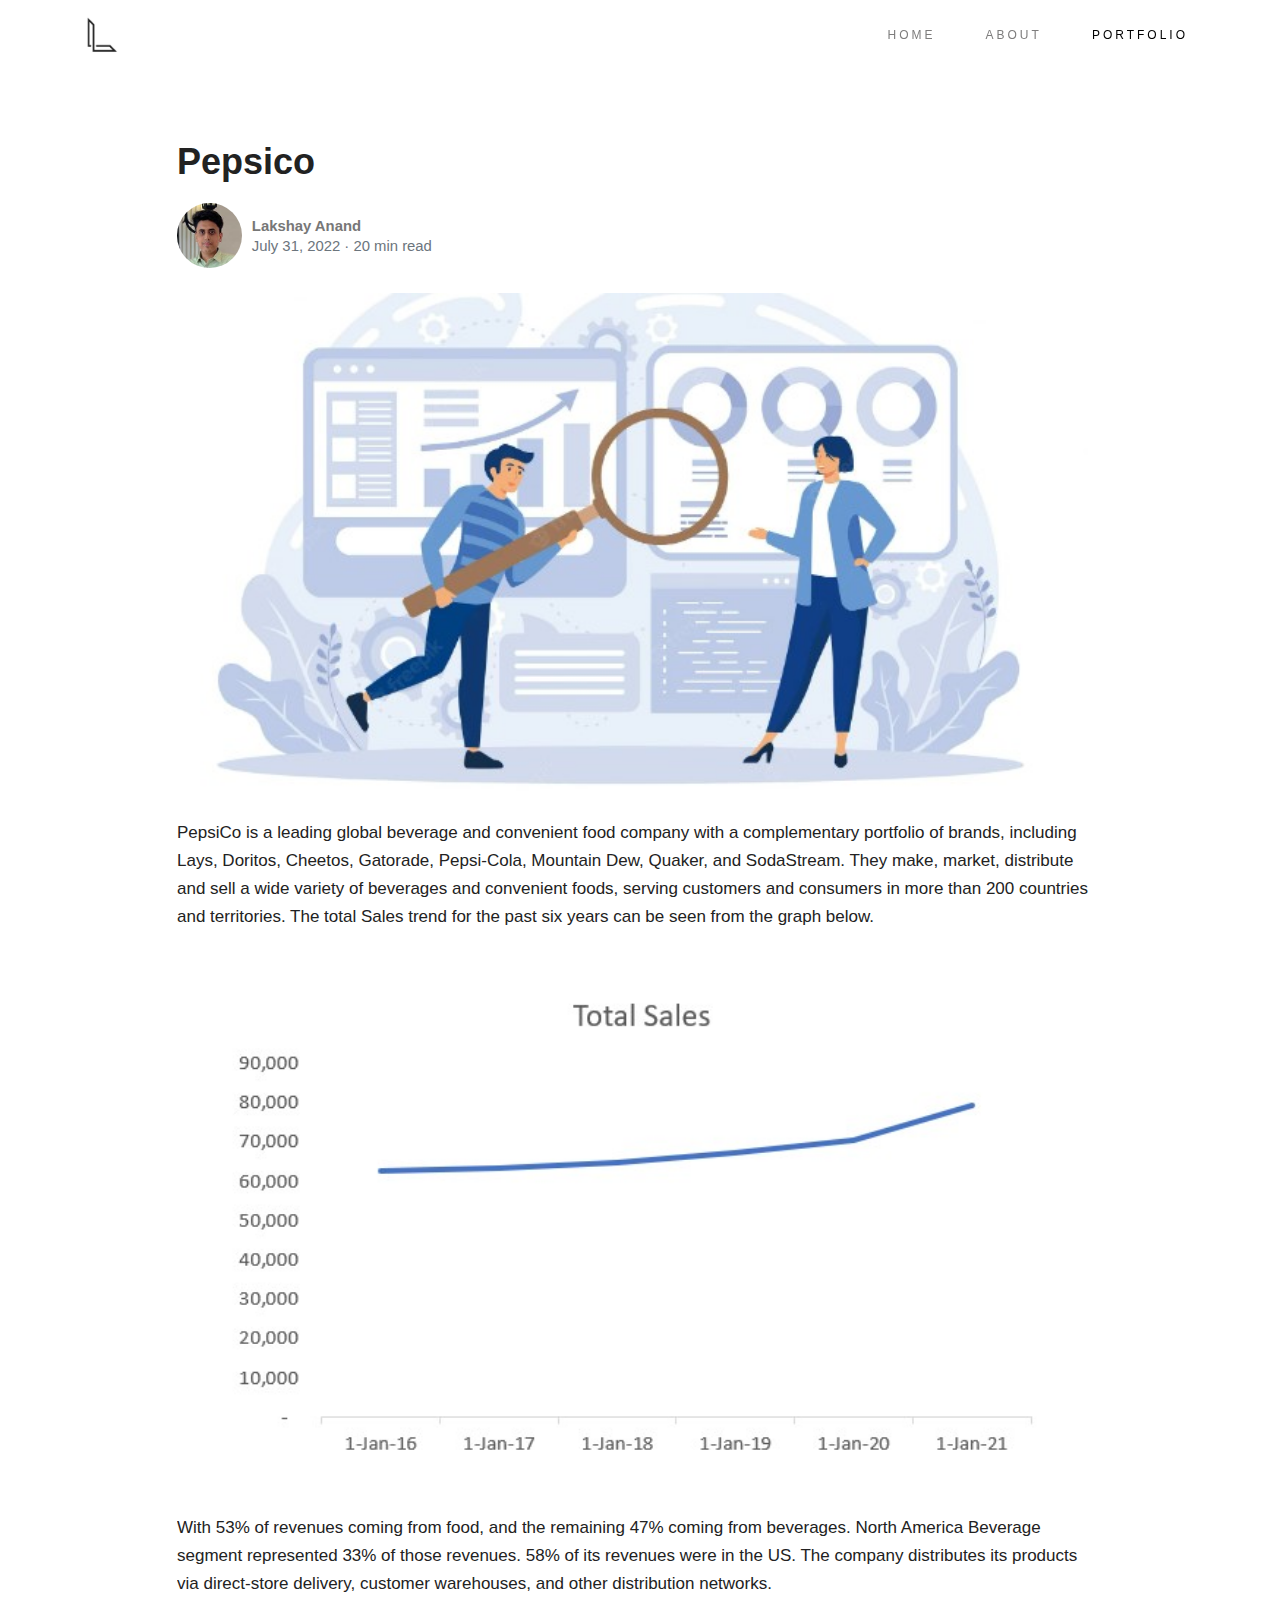
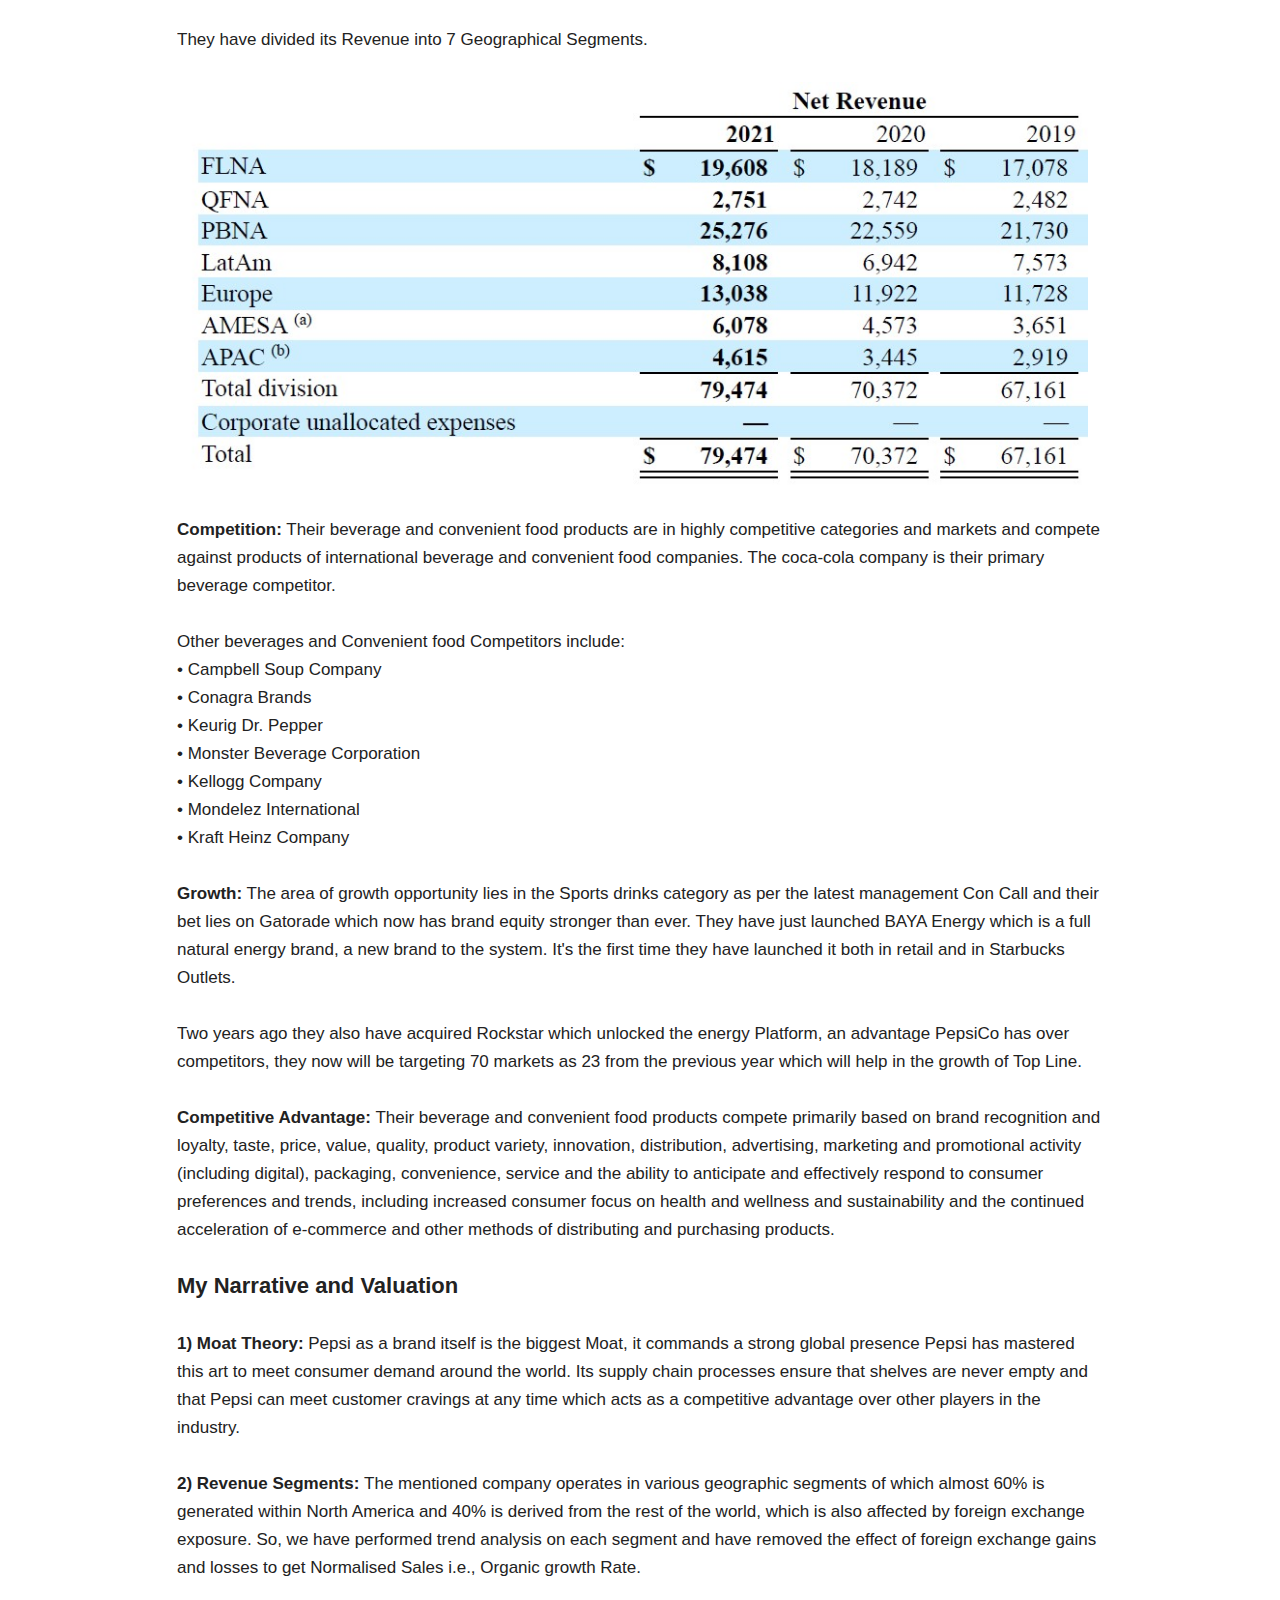
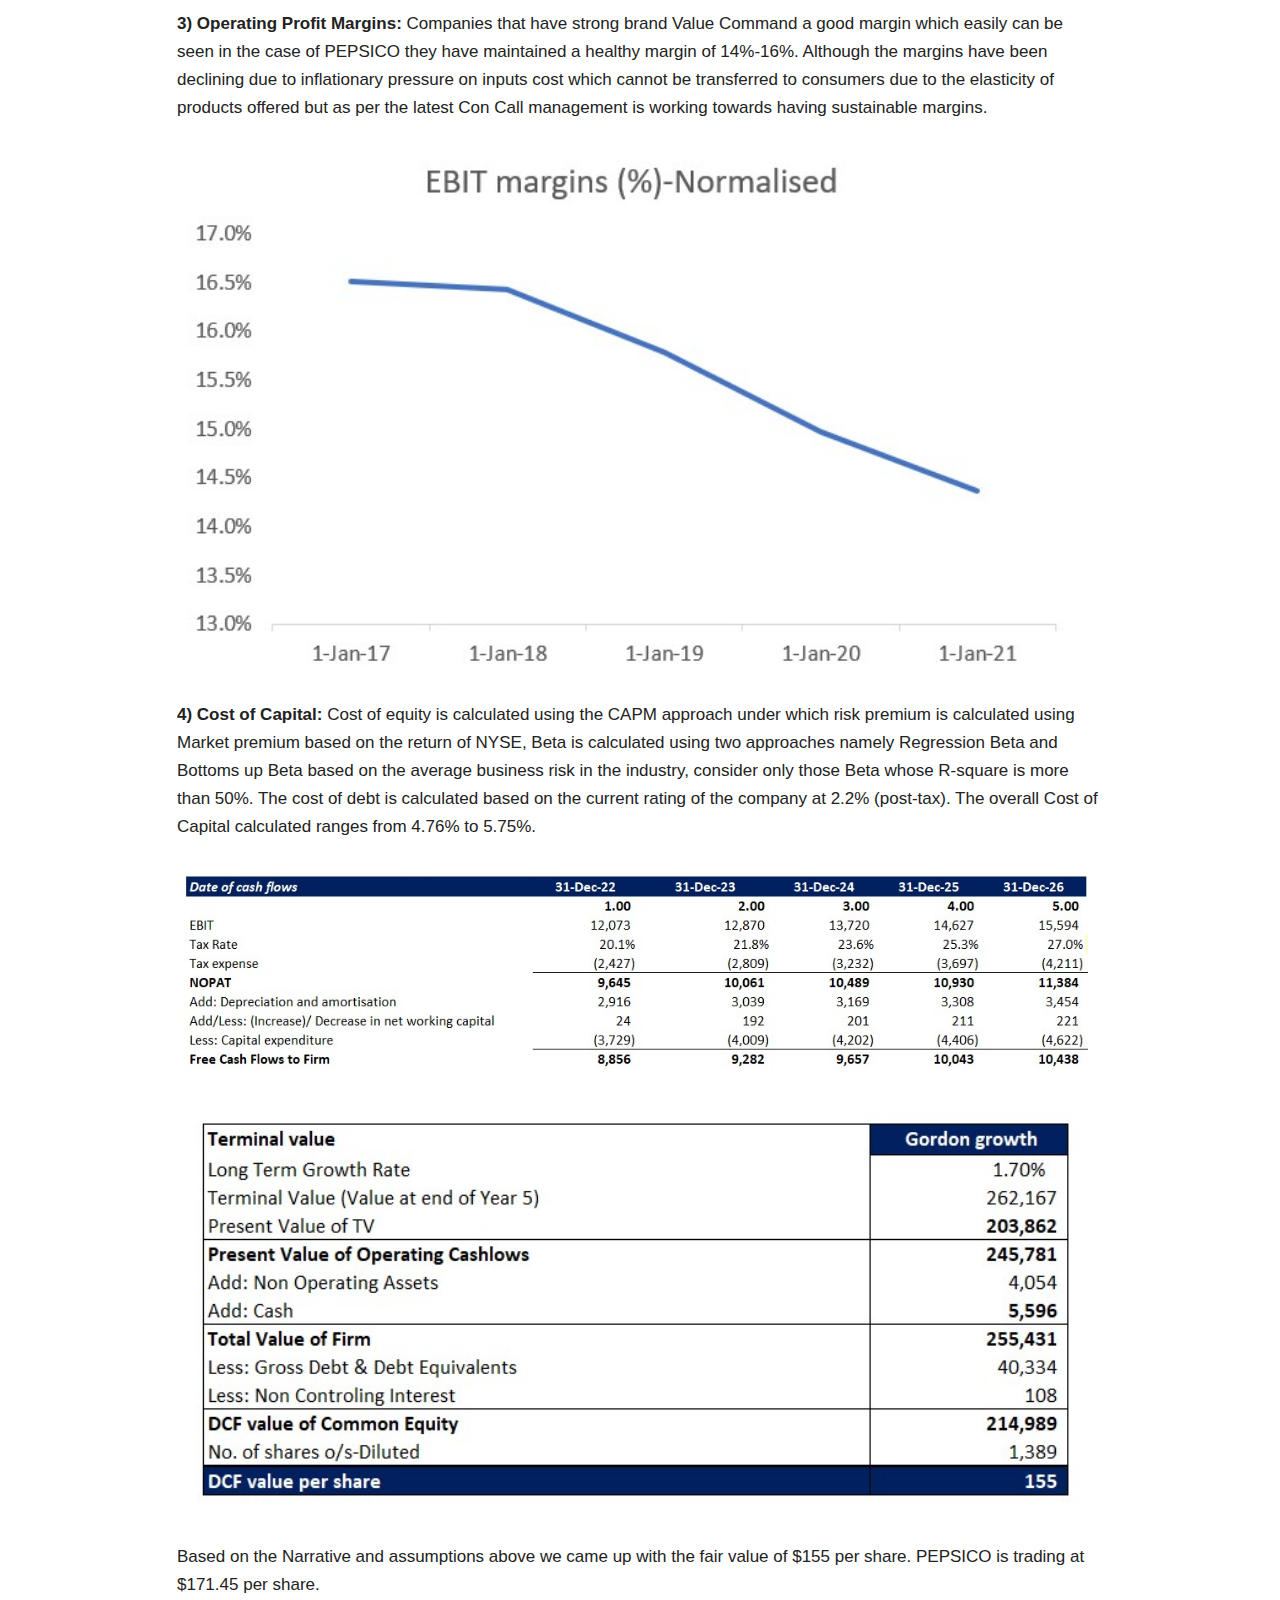
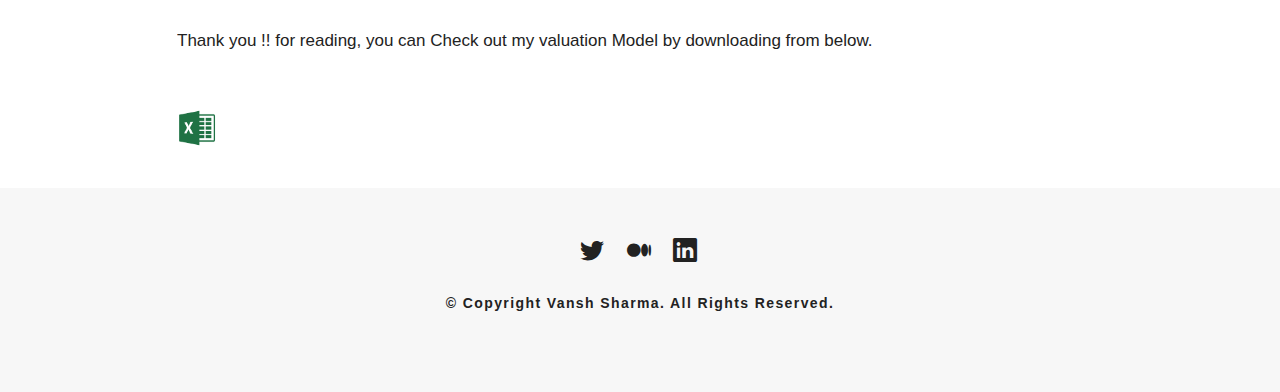
==== pepsico.html @ 0b813302 "Add files via upload" ====
<!DOCTYPE html>
<html lang="en">

<head>
  <meta charset="utf-8">
  <meta content="width=device-width, initial-scale=1.0" name="viewport">

  <title>Pepsico</title>
  <meta content="" name="description">
  <meta content="" name="keywords">

  <!-- Favicons -->
  <link href="assets/img/favicon.png" rel="icon">

  <!-- Google Fonts -->
  <link href="https://fonts.googleapis.com/css?family=Poppins:300,300i,400,400i,500,500i,600,600i,700,700i|Playfair+Display:400,400i,500,500i,600,600i,700,700i,900,900i" rel="stylesheet">
  <link rel="preconnect" href="https://fonts.googleapis.com">
  <link rel="preconnect" href="https://fonts.gstatic.com" crossorigin>
  <link href="https://fonts.googleapis.com/css2?family=Noto+Serif:ital,wght@0,400;0,700;1,400;1,700&display=swap" rel="stylesheet">

  <!-- Vendor CSS Files -->
  <link href="assets/vendor/bootstrap/css/bootstrap.min.css" rel="stylesheet">
  <link href="assets/vendor/bootstrap-icons/bootstrap-icons.css" rel="stylesheet">
  <link href="assets/vendor/boxicons/css/boxicons.min.css" rel="stylesheet">
  <link href="assets/vendor/glightbox/css/glightbox.min.css" rel="stylesheet">
  <link href="assets/vendor/swiper/swiper-bundle.min.css" rel="stylesheet">

  <!-- Main CSS File -->
  <link href="assets/css/style.css" rel="stylesheet">

<body>

  <!-- ======= Header ======= -->
  <header id="header" class="sticky-top header-scrolled">
    <div class="container d-flex align-items-center justify-content-between">

      <a href="index.html" class="logo"><img src="assets/img/logo.png" alt="" class="img-fluid"></a>

      <nav id="navbar" class="navbar">
        <ul>
          <li><a class="nav-link scrollto " href="index.html">Home</a></li>
          <li><a class="nav-link scrollto" href="index.html#about">About</a></li>
          <li><a class="nav-link active scrollto" href="index.html#portfolio">Portfolio</a></li>
        </ul>
        <i class="bi bi-list mobile-nav-toggle"></i>
      </nav><!-- .navbar -->

    </div>
  </header><!-- End Header -->

  <main id="main">

    <!-- ======= Portfolio Details Section ======= -->
    <section id="portfolio-details" class="portfolio-details">
      <div class="container">

        <div class="row gy-4">
          <div class="col-lg-1" ></div>
          <div class="col-lg-10">
            <div class="portfolio-details-slider swiper">
              <div class="swiper-wrapper align-items-center">
              	
              </div>
              <div class="portfolio-description">
                  <h2>Pepsico</h2>
                  <div class="d-flex align-items-center">
                    <img class="rounded-circle" src="assets/img/avatar.jpg" width="70">
                    <small class="ml-2"><strong>Lakshay Anand</strong> <span class="text-muted d-block">July 31, 2022 &middot; 20 min read</span>
                    </small>
                    <div class="d-flex justify-content-end"></div>
                  </div>
                  <p>
                    <span id="dcf"><img class="dcf-image" src="assets/img/portfolio/pepsico-dcf/Analysis.jpg"></span><br><br>
                    
                    PepsiCo is a leading global beverage and convenient food company with a complementary portfolio of brands, including Lays, Doritos, Cheetos, Gatorade, Pepsi-Cola, Mountain Dew, Quaker, and SodaStream. They make, market, distribute and sell a wide variety of beverages and convenient foods, serving customers and consumers in more than 200 countries and territories.
                    The total Sales trend for the past six years can be seen from the graph below.<br><br>

                    <span id="dcf"><img class="dcf-image" src="assets/img/portfolio/pepsico-dcf/Sales.jpg"></span><br><br>

                    With 53% of revenues coming from food, and the remaining 47% coming from beverages. North America Beverage segment represented 33% of those revenues. 58% of its revenues were in the US. The company distributes its products via direct-store delivery, customer warehouses, and other distribution networks.<br><br>

                    They have divided its Revenue into 7 Geographical Segments. <br><br>

                    <span id="dcf"><img class="dcf-image" src="assets/img/portfolio/pepsico-dcf/Segment.jpg"></span><br><br>

                    <strong>Competition:</strong> Their beverage and convenient food products are in highly competitive categories and markets and compete against products of international beverage and convenient food companies. The coca-cola company is their primary beverage competitor.<br><br>

                    Other beverages and Convenient food Competitors include:<br>
                    • Campbell Soup Company <br>
                    • Conagra Brands<br>
                    • Keurig Dr. Pepper<br>
                    • Monster Beverage Corporation<br>
                    • Kellogg Company<br>
                    • Mondelez International <br>
                    • Kraft Heinz Company <br><br>

                    <strong>Growth:</strong> The area of growth opportunity lies in the Sports drinks category as per the latest management Con Call and their bet lies on Gatorade which now has brand equity stronger than ever.
                    They have just launched BAYA Energy which is a full natural energy brand, a new brand to the system. It's the first time they have launched it both in retail and in Starbucks Outlets.<br><br>

                    Two years ago they also have acquired Rockstar which unlocked the energy Platform, an advantage PepsiCo has over competitors, they now will be targeting 70 markets as 23 from the previous year which will help in the growth of Top Line.<br><br>

                    <strong>Competitive Advantage:</strong>  Their beverage and convenient food products compete primarily based on brand recognition and loyalty, taste, price, value, quality, product variety, innovation, distribution, advertising, marketing and promotional activity (including digital), packaging, convenience, service and the ability to anticipate and effectively respond to consumer preferences and trends, including increased consumer focus on health and wellness and sustainability and the continued acceleration of e-commerce and other methods of distributing and purchasing products.<br><br>

                    <span class="head1">My Narrative and Valuation</span><br><br>

                    <strong>1) Moat Theory:</strong> Pepsi as a brand itself is the biggest Moat, it commands a strong global presence Pepsi has mastered this art to meet consumer demand around the world. Its supply chain processes ensure that shelves are never empty and that Pepsi can meet customer cravings at any time which acts as a competitive advantage over other players in the industry.<br><br>

                    <strong>2) Revenue Segments: </strong> The mentioned company operates in various geographic segments of which almost 60% is generated within North America and 40% is derived from the rest of the world, which is also affected by foreign exchange exposure. So, we have performed trend analysis on each segment and have removed the effect of foreign exchange gains and losses to get Normalised Sales i.e., Organic growth Rate.<br><br>

                    <strong>3) Operating Profit Margins: </strong> Companies that have strong brand Value Command a good margin which easily can be seen in the case of PEPSICO they have maintained a healthy margin of 14%-16%. Although the margins have been declining due to inflationary pressure on inputs cost which cannot be transferred to consumers due to the elasticity of products offered but as per the latest Con Call management is working towards having sustainable margins.<br><br>

                    <span id="dcf"><img class="dcf-image" src="assets/img/portfolio/pepsico-dcf/EBIT.jpg"></span><br><br>

                    <strong>4) Cost of Capital: </strong> Cost of equity is calculated using the CAPM approach under which risk premium is calculated using Market premium based on the return of NYSE, Beta is calculated using two approaches namely Regression Beta and Bottoms up Beta based on the average business risk in the industry, consider only those Beta whose R-square is more than 50%. The cost of debt is calculated based on the current rating of the company at 2.2% (post-tax). The overall Cost of Capital calculated ranges from 4.76% to 5.75%.<br><br>

                    <span id="dcf"><img class="dcf-image" src="assets/img/portfolio/pepsico-dcf/FCFF.jpg"></span><br><br>

                    <span id="dcf"><img class="dcf-image" src="assets/img/portfolio/pepsico-dcf/DCFValue.jpg"></span><br><br>

                    Based on the Narrative and assumptions above we came up with the fair value of $155 per share. PEPSICO is trading at $171.45 per share.<br><br>

                    Thank you !! for reading, you can Check out my valuation Model by downloading from below. <br><br>
                  </p>
                  <a id="excel" href="assets/img/portfolio/pepsico-dcf/Pepsico Model.xlsx"><img src="assets/img/excel.png"></a>
              </div>
            </div>
          </div>
          <div class="col-lg-1"></div>
        </div>
      </div>
    </section><!-- End Portfolio Details Section -->

  </main><!-- End #main -->

  <!-- ======= Footer ======= -->
  <div id="footer" class="text-center">
    <div class="container">
      <div class="socials-media text-center">

        <ul class="list-unstyled">
          <li><a href="https://twitter.com/vanshsharma1208"><i class="bi bi-twitter"></i></a></li>
          <li><a href="https://medium.com/@vanshsharma813"><i class="bi bi-medium"></i></a></li>
          <li><a href="https://www.linkedin.com/in/vansh1208/"><i class="bi bi-linkedin"></i></a></li>
        </ul>

      </div>

      <p>&copy; Copyright Vansh Sharma. All Rights Reserved.</p>
    </div>
  </div><!-- End Footer -->

  <a href="#" class="back-to-top d-flex align-items-center justify-content-center"><i class="bi bi-arrow-up-short"></i></a>

  <!-- Vendor JS Files -->
  <script src="assets/vendor/bootstrap/js/bootstrap.bundle.min.js"></script>
  <script src="assets/vendor/glightbox/js/glightbox.min.js"></script>
  <script src="assets/vendor/isotope-layout/isotope.pkgd.min.js"></script>
  <script src="assets/vendor/swiper/swiper-bundle.min.js"></script>
  <script src="assets/vendor/typed.js/typed.min.js"></script>
  <script src="assets/vendor/php-email-form/validate.js"></script>

  <!-- Main JS File -->
  <script src="assets/js/main.js"></script>

</body>

</html>
---- assets/css/style.css ----
body {
  background: #ffffff;
  color: #777;
  font-family: 'Source Sans Pro', sans-serif;
  font-size: 17px;
  font-weight: 400;
  line-height: 20px;
  overflow-x: hidden;
  margin: 0 auto;
  padding: 0;
  box-sizing: border-box;
}

small {
  width: 100%;
}

#excel img {
  width: 40px !important;
  margin-bottom: 40px;
}

h1, h2, h3, h4, h5, h6 {
  margin: 0;
}

strong {
  font-weight: 600;
}

h2 {
  color: #222;
  font-weight: 600;
}

h4 {
  color: #222;
  font-size: 14px;
  font-weight: 600;
}

a {
  color: #222;
  text-decoration: none !important;
  transition: all 0.5s ease-in-out 0s;
}

a:hover {
  transition: all 0.5s ease-in-out 0s;
}

p {
  margin: 25px 0;
  padding: 0;
  font-size: 17px;
  color: #222;
  line-height: 28px;
  font-weight: 400;
}

::-moz-selection {
  background: #b8a07e;
  color: #fff;
}

::selection {
  background: #b8a07e;
  color: #fff;
}

.btn {
  background: #333;
  border: medium none;
  border-radius: 0;
  color: #fff;
  font-size: 12px;
  height: 50px;
  line-height: 50px;
  padding: 0 30px;
  text-transform: uppercase;
}

.btn:hover, .btn:focus {
  color: #fff;
}

.padDiv {
  padding: 30px 20px;
}

.section-title {
  margin-bottom: 70px;
}

.section-title h2 {
  color: #222;
  font-family: "Source Sans Pro";
  font-size: 35px;
  font-weight: 700;
}

.form-control {
  background-color: transparent;
  border: 1px solid #999;
  border-radius: 0;
  color: #999999;
  font-size: 12px;
  font-weight: 500;
  height: 50px;
  letter-spacing: 0.1em;
  padding-left: 10px;
  margin: 0 0 25px 0;
  line-height: 14px;
  text-transform: uppercase;
}

.form-control:focus {
  box-shadow: none;
  outline: 0 none;
}

.paddsection {
  padding-top: 90px;
  padding-bottom: 90px;
}

.paddsections {
  padding-top: 90px;
  padding-bottom: 90px !important;
}

.hvr-shutter-in-horizontal::before {
  background: #333;
}

.hvr-shutter-in-horizontal:hover {
  background: #b8a07e;
}

.mb-30 {
  margin-bottom: 30px;
}

.main-content {
  padding-top: 140px;
}

.black-outline{
    -webkit-text-stroke: 1px #222; /* stroke width and color */
    color: rgb(255, 255, 255);
    -webkit-font-smoothing: antialiased;
    font-weight: bold;
}

.rounded-circle {
  border-radius: 50% !important;
}

.head1 {
  font-size: 22px;
  font-weight: bold !important;
}

/*--------------------------------------------------------------
# Back to top button
--------------------------------------------------------------*/
.back-to-top {
  position: fixed;
  visibility: hidden;
  opacity: 0;
  right: 15px;
  bottom: 15px;
  z-index: 996;
  background: #222;
  width: 40px;
  height: 40px;
  border-radius: 4px;
  transition: all 0.4s;
}
.back-to-top i {
  font-size: 28px;
  color: #fff;
  line-height: 0;
}
.back-to-top:hover {
  background: #000;
  color: #fff;
}
.back-to-top.active {
  visibility: visible;
  opacity: 1;
}

/*--------------------------------------------------------------
# Header
--------------------------------------------------------------*/
#header {
  transition: all 0.5s;
  z-index: 997;
  padding: 15px 0;
  top: 0%;

}
#header.header-scrolled, #header.header-inner-pages {
  top: 0;
  background-color: #fff;
  box-shadow: 0px 2px 25px rgba(0, 0, 0, 0.08);
}
#header .logo {
  font-size: 30px;
  margin: 0;
  padding: 0;
  line-height: 1;
  font-weight: 600;
  letter-spacing: 1px;
  font-family: "Playfair Display", sans-serif;
  font-style: italic;
}
#header .logo a {
  color: #898989;
}
#header .logo img {
  max-height: 40px;
}
@media (max-width: 992px) {
  #header {
    border: 0;
  }
}

/*--------------------------------------------------------------
# Navigation Menu
--------------------------------------------------------------*/
/**
* Desktop Navigation 
*/
.navbar {
  padding: 0;
}
.navbar ul {
  margin: 0;
  padding: 0;
  display: flex;
  list-style: none;
  align-items: center;
}
.navbar li {
  position: relative;
}
.navbar a, .navbar a:focus {
  display: flex;
  align-items: center;
  justify-content: space-between;
  padding: 10px 10px 10px 40px;
  font-family: "Source Sans Pro", sans-serif;
  font-size: 12px;
  letter-spacing: 3px;
  font-weight: 500;
  color: #7e7d7d;
  white-space: nowrap;
  transition: 0.3s;
  text-transform: uppercase;
}
.navbar a i, .navbar a:focus i {
  font-size: 12px;
  line-height: 0;
  margin-left: 5px;
}
.navbar a:hover, .navbar .active, .navbar .active:focus, .navbar li:hover > a {
  color: #000;
}

/**
* Mobile Navigation 
*/
.mobile-nav-toggle {
  color: #4b4a4a;
  font-size: 28px;
  cursor: pointer;
  display: none;
  line-height: 0;
  transition: 0.5s;
}
.mobile-nav-toggle.bi-x {
  color: #fff;
}

@media (max-width: 991px) {
  .mobile-nav-toggle {
    display: block;
  }

  .navbar ul {
    display: none;
  }
}
.navbar-mobile {
  position: fixed;
  overflow: hidden;
  top: 0;
  right: 0;
  left: 0;
  bottom: 0;
  background: rgba(49, 49, 49, 0.9);
  transition: 0.3s;
}
.navbar-mobile .mobile-nav-toggle {
  position: absolute;
  top: 15px;
  right: 15px;
}
.navbar-mobile ul {
  display: block;
  position: absolute;
  top: 55px;
  right: 15px;
  bottom: 15px;
  left: 15px;
  padding: 10px 0;
  border-radius: 10px;
  background-color: #fff;
  overflow-y: auto;
  transition: 0.3s;
}
.navbar-mobile a, .navbar-mobile a:focus {
  padding: 10px 20px;
  font-size: 15px;
  color: #4b4a4a;
}
.navbar-mobile a:hover, .navbar-mobile .active, .navbar-mobile li:hover > a {
  color: #b8a07e;
}
.navbar-mobile .getstarted, .navbar-mobile .getstarted:focus {
  margin: 15px;
}
.navbar-mobile .dropdown ul {
  position: static;
  display: none;
  margin: 10px 20px;
  padding: 10px 0;
  z-index: 99;
  opacity: 1;
  visibility: visible;
  background: #fff;
  box-shadow: 0px 0px 30px rgba(127, 137, 161, 0.25);
}
.navbar-mobile .dropdown ul li {
  min-width: 200px;
}
.navbar-mobile .dropdown ul a {
  padding: 10px 20px;
}
.navbar-mobile .dropdown ul a i {
  font-size: 12px;
}
.navbar-mobile .dropdown ul a:hover, .navbar-mobile .dropdown ul .active:hover, .navbar-mobile .dropdown ul li:hover > a {
  color: #b8a07e;
}
.navbar-mobile .dropdown > .dropdown-active {
  display: block;
}

/*--------------------------------------------------------------
# Hero
--------------------------------------------------------------*/
#hero {
  height: 100vh;
  width: 100%;
  margin-top: 60px;
}

.hero-img-bg .hero-img img {
  width: 100%;
  height: 500px;
  -o-object-fit: cover;
  object-fit: cover;
  margin: 50px 50px;
}

#hero .hero-content {
  height: 85vh;
  text-align: left;
  width: 95%;
  display: flex;
  justify-content: center;
  flex-direction: column;
}

.hero-content h1 {
  font-size: 70px;
  font-family: 'Source Sans Pro', serif;
  margin-bottom: 10px;
  color: #222;
  font-weight: 800;
}

.hero-content p {
  font-size: 17px;
  margin-top: 0;
  margin-bottom: 30px;
  color: #222;
  font-weight: 400;
}

.hero-content .list-social li {
  float: left;
  margin-right: 20px;
}

.hero-content .list-social li i {
  color: #222;
  font-size: 25px;
}

.hero-content .list-social li i:hover{
  transition: 0.5s;
  color: #000;
}

/*--------------------------------------------------------------
# Breadcrumbs
--------------------------------------------------------------*/
.breadcrumbs {
  padding: 60px 0 0 0;
  background-color: white;
  min-height: 40px;
}
@media (max-width: 992px) {
  .breadcrumbs {
    padding-top: 100px;
  }
}
.breadcrumbs h2 {
  font-size: 24px;
  font-weight: 500;
  margin: 0;
}
@media (max-width: 992px) {
  .breadcrumbs h2 {
    margin: 0 0 10px 0;
  }
}
.breadcrumbs ol {
  display: flex;
  flex-wrap: wrap;
  list-style: none;
  padding: 0;
  margin: 0;
  font-size: 14px;
}
.breadcrumbs ol li + li {
  padding-left: 10px;
}
.breadcrumbs ol li + li::before {
  display: inline-block;
  padding-right: 10px;
  color: #6c757d;
  content: "/";
}
@media (max-width: 768px) {
  .breadcrumbs .d-flex {
    display: block !important;
  }
  .breadcrumbs ol {
    display: block;
  }
  .breadcrumbs ol li {
    display: inline-block;
  }
}

/*-----------------------------------------------------------------------------------*/
/*  About
/*-----------------------------------------------------------------------------------*/
#about {
  width: 100%;
  height: auto;
  background: #fafcfc;
  padding-top: 120px;
}

#about .div-img-bg {
  padding-bottom: 20px;
  border: 20px solid #222;
}

#about .div-img-bg .about-img img {
  width: 100%;
  box-shadow: 0px 0px 85px 0px rgba(0, 0, 0, 0.14);
  margin-top: -60px;
  margin-left: 40px;
  height: 400px;
  -o-object-fit: cover;
  object-fit: cover;
}

#about .about-descr .p-heading {
  font-family: "Source Sans Pro", sans-serif;
  font-weight: 700;
  font-size: 30px;
  text-align: left;
}

#about .about-descr .separator {
  max-width: 80%;
  margin-bottom: 0;
  text-align: left;
}

/*--------------------------------------------------------------
# Services
--------------------------------------------------------------*/
#services {
  background: #fafcfc;
  position: relative;
  padding-bottom: 80px;
}

.services-block span {
  margin: 10px 0;
  position: relative;
  font-size: 13px;
  color: #292929;
  letter-spacing: 0.1em;
  font-weight: 700;
  text-transform: uppercase;
  display: block;
}

.services-block .separator {
  margin: 0;
  font-size: 13px;
  line-height: 22px;
}

.services-block i {
  font-size: 44px;
  color: #777;
  line-height: 44px;
}

/*--------------------------------------------------------------
# Portfolio
--------------------------------------------------------------*/
#portfolio {
  position: relative;
  padding-bottom: 50px;
}
#portfolio #portfolio-flters {
  padding: 0;
  margin: 0 auto 35px auto;
  list-style: none;
  text-align: center;
  border-radius: 50px;
  padding: 2px 15px;
}
#portfolio #portfolio-flters li {
  cursor: pointer;
  display: inline-block;
  padding: 10px 15px 8px 15px;
  font-size: 17px;
  font-weight: 600;
  line-height: 1;
  text-transform: uppercase;
  color: #999999;
  margin-bottom: 5px;
  transition: all 0.3s ease-in-out;
}
#portfolio #portfolio-flters li:hover, #portfolio #portfolio-flters li.filter-active {
  color: #222;
}
#portfolio #portfolio-flters li:last-child {
  margin-right: 0;
}
#portfolio .portfolio-item {
  margin-bottom: 30px;
}
#portfolio .portfolio-item .portfolio-info {
  opacity: 0;
  position: absolute;
  left: 30px;
  right: 30px;
  bottom: 0;
  z-index: 3;
  transition: all ease-in-out 0.3s;
  background: rgba(255, 255, 255, 0.9);
  padding: 15px;
}
#portfolio .portfolio-item .portfolio-info h4 {
  font-size: 18px;
  color: #222;
  font-weight: 600;
  margin-bottom: 10px;
}
#portfolio .portfolio-item .portfolio-info p {
  color: #222;
  font-size: 14px;
  margin: 0;
  padding: 0;
}
#portfolio .portfolio-item .portfolio-info .preview-link, #portfolio .portfolio-item .portfolio-info .details-link {
  position: absolute;
  right: 40px;
  font-size: 24px;
  top: calc(50% - 18px);
  color: #222;
}
#portfolio .portfolio-item .portfolio-info .preview-link:hover, #portfolio .portfolio-item .portfolio-info .details-link:hover {
  color: #000;
}
#portfolio .portfolio-item .portfolio-info .details-link {
  right: 10px;
}
#portfolio .portfolio-item:hover .portfolio-info {
  opacity: 1;
  bottom: 20px;
}

/*--------------------------------------------------------------
# Portfolio Details
--------------------------------------------------------------*/
.portfolio-details {
  padding-top: 40px;
}
.portfolio-details .portfolio-details-slider img {
  width: 100%;
}
.portfolio-details .portfolio-details-slider .swiper-pagination {
  margin-top: 20px;
  position: relative;
}
.portfolio-details .portfolio-details-slider .swiper-pagination .swiper-pagination-bullet {
  width: 12px;
  height: 12px;
  background-color: #fff;
  opacity: 1;
  border: 1px solid #b8a07e;
}
.portfolio-details .portfolio-details-slider .swiper-pagination .swiper-pagination-bullet-active {
  background-color: #b8a07e;
}
.portfolio-details .portfolio-info {
  padding: 30px;
  box-shadow: 0px 0 30px rgba(75, 74, 74, 0.08);
}
.portfolio-details .portfolio-info h3 {
  font-size: 22px;
  font-weight: 700;
  margin-bottom: 20px;
  padding-bottom: 20px;
  border-bottom: 1px solid #eee;
}
.portfolio-details .portfolio-info ul {
  list-style: none;
  padding: 0;
  font-size: 17px;
}
.portfolio-details .portfolio-info ul li + li {
  margin-top: 10px;
}
.portfolio-details .portfolio-description {
  padding-top: 30px;
}
.portfolio-details .portfolio-description h2 {
  font-size: 36px;
  font-weight: 700;
  margin-bottom: 20px;
}
.portfolio-details .portfolio-description p {
  padding: 0;
}

.portfolio-description img {
  width: 7% !important;
  margin-right: 10px; 
}

#dcf .dcf-image {
  width: 100% !important;
  padding-right: 15px;
  image-rendering: smooth;
}

/*--------------------------------------------------------------
# Footer
--------------------------------------------------------------*/
#footer {
  background: #f7f7f7;
  padding-top: 50px;
  padding-bottom: 50px;
}

#footer .socials-media {
  width: 100%;
}

#footer .socials-media ul {
  display: inline-block;
  float: none;
  margin: 0 0 20px 0;
}

#footer .socials-media ul li {
  float: left;
  margin-left: 10px;
  margin-right: 10px;
}

#footer .socials-media ul li a {
  font-size: 24px;
  color: #222;
  letter-spacing: 0.1em;
  font-weight: 500;
  background: transparent;
  text-transform: uppercase;
  transition: all 0.5s ease-in-out 0s;
}

#footer .socials-media ul li a:hover {
  color: #000;
  transition: all 0.5s ease-in-out 0s;
}

#footer p {
  font-size: 14px;
  letter-spacing: 0.1em;
  font-weight: 600;
  margin-top: 0;
}

.credits {
  font-size: 13px;
}

/** Width between 1200x to 0
 *  ~~~~~~~~~~~~~~~~~~~~~~~~~~~~~~~~~~~~
 */
/** Width between 992px to 1199px
 *  ~~~~~~~~~~~~~~~~~~~~~~~~~~~~~~~~~~~~
 */
/** Width between 768px to 991px
 *  ~~~~~~~~~~~~~~~~~~~~~~~~~~~~~~~~~~~~
 */
@media (min-width: 768px) and (max-width: 991px) {
  /* Navbar */
  nav {
    padding: 10px 15px;
  }

  .nav-menu {
    margin-top: 40px;
    display: none;
    float: none;
    width: 100%;
  }

  .nav-menu li {
    float: none;
    width: 100%;
    text-align: center;
    border-top: 1px solid #f7f7f7;
    line-height: 45px;
    margin-left: 0;
    padding-top: 10px;
    padding-bottom: 10px;
  }

  .responsive {
    float: right;
    padding-top: 15px;
    display: block;
  }

  .hero-content {
    height: 70vh;
  }

  #hero .hero-content h1, p {
  margin-right: 40px;
  }

.hero-img-bg .hero-img img {
    max-width: 100%;
    margin: 0px 0px 60px 0px;
    height: 100%;
  }

  /* About */
  .head-info .header-content .cmaster h1 {
    font-size: 32px;
  }

  #about .div-img-bg {
    padding: 0;
    max-width: 50%;
  }

  #about .div-img-bg .about-img img {
    margin-top: 0%;
    margin-left: calc(0% - 0px);
    max-height: 50%
  }

  #about .about-descr .p-heading {
    font-size: 30px;
    margin-top: 50px;
  }

  #about .about-descr .separator {
    max-width: 100%;
    margin-bottom: 0;
  }

  /* portfolio */
  #portfolio .portfolio-list .nav li {
    float: none;
    margin: 20px;
    display: inline-block;
  }

  /* journal */
  #journal .journal-block .journal-info {
    margin-bottom: 30px;
  }

  /* Contact */
  .contact-contact {
    margin-bottom: 30px;
  }

  /* Footer */
  #footer .socials-media ul li {
    margin-right: 0;
    margin-left: 0;
    float: none;
    display: inline-block;
  }
}
/** Width between 767px to 0
 *  ~~~~~~~~~~~~~~~~~~~~~~~~~~~~~~~~~~~~
 */
@media (max-width: 767px) {
  /* Navbar */
  nav {
    padding: 20px 15px;
  }

  .nav-menu {
    margin-top: 40px;
    display: none;
    float: none;
    width: 100%;
  }

  .nav-menu li {
    float: none;
    width: 100%;
    text-align: center;
    border-top: 1px solid #f7f7f7;
    line-height: 45px;
    margin-left: 0;
    padding-top: 10px;
    padding-bottom: 10px;
  }

  .responsive {
    float: right;
    padding-top: 15px;
    display: block;
  }

  #hero .hero-content {
    height: 70vh;
  }

  .hero-img-bg .hero-img img {
    max-width: 100%;
    margin: 0px 0px 50px 0px;
    height: 100%;
  }

  /* About */
  .head-info .header-content h1 {
    font-size: 32px;
  }

  #about .div-img-bg {
    padding: 0;
    max-width: 50%;
  }

  #about .div-img-bg .about-img img {
    margin-top: 0%;
    margin-left: calc(0% - 0px);
  }

  #about .about-descr .p-heading {
    font-size: 30px;
    margin-top: 50px;
  }

  #about .about-descr .separator {
    max-width: 100%;
    margin-bottom: 0;
  }

  /* portfolio */
  #portfolio .portfolio-list .nav li {
    float: none;
    margin: 20px;
    display: inline-block;
  }

  /* journal */
  #journal .journal-block .journal-info {
    margin-bottom: 30px;
  }

  /* Contact */
  .contact-contact {
    margin-bottom: 30px;
  }

  /* Footer */
  #footer .socials-media ul li {
    margin-right: 0;
    margin-left: 0;
    float: none;
    display: inline-block;
  }
}
/** Width between 600px to 0
 *  ~~~~~~~~~~~~~~~~~~~~~~~~~~~~~~~~~~~~
 */
@media (max-width: 600px) {
  /* Navbar */
  nav {
    padding: 20px 15px;
  }

  .nav-menu {
    margin-top: 40px;
    display: none;
    float: none;
    width: 100%;
  }

  .nav-menu li {
    float: none;
    width: 100%;
    text-align: center;
    border-top: 1px solid #f7f7f7;
    line-height: 45px;
    margin-left: 0;
    padding-top: 10px;
    padding-bottom: 10px;
  }

  .responsive {
    float: right;
    padding-top: 15px;
    display: block;
  }

  .hero-content {
    height: 55vh;
  }

  .hero-img-bg .hero-img img {
    max-width: 100%;
    margin: 0px 0px 50px 0px;
    height: 100%;
  }

  /* About */
  .head-info .header-content h1 {
    font-size: 32px;
  }

  #about .div-img-bg {
    padding: 0;
    max-width: 100%;
  }

  #about .div-img-bg .about-img img {
    margin-top: 0%;
    margin-left: calc(0% - 0px);
  }

  #about .about-descr .p-heading {
    margin-top: 50px;
    font-size: 30px;
  }

  #about .about-descr .separator {
    max-width: 100%;
    margin-bottom: 0;
  }

  /* portfolio */
  #portfolio .portfolio-list .nav li {
    float: none;
    margin: 10px;
    display: inline-block;
  }

  /* journal */
  #journal .journal-block .journal-info {
    margin-bottom: 30px;
  }

  /* Contact */
  .contact-contact {
    margin-bottom: 30px;
  }

  /* Footer */
  #footer .socials-media ul li {
    margin-right: 0;
    margin-left: 0;
    float: none;
    display: inline-block;
  }
}
/** Width between 480px to 0
 *  ~~~~~~~~~~~~~~~~~~~~~~~~~~~~~~~~~~~~
 */
@media (max-width: 480px) {
  /* Navbar */
  nav {
    padding: 20px 15px;
  }

  .nav-menu {
    margin-top: 40px;
    display: none;
    float: none;
    width: 100%;
  }

  .nav-menu li {
    float: none;
    width: 100%;
    text-align: center;
    border-top: 1px solid #f7f7f7;
    line-height: 45px;
    margin-left: 0;
    padding-top: 10px;
    padding-bottom: 10px;
  }

  .responsive {
    float: right;
    padding-top: 15px;
    display: block;
  }

  .hero-content h1 {
    font-size: 40px;
  }

  .hero-content {
    height: 55vh;
  }

  .hero-img-bg .hero-img img {
    max-width: 100%;
    margin: 0px 0px 50px 0px;
    height: 100%;
  }

  /* About */
  .head-info .header-content h1 {
    font-size: 32px;
  }

  #about .div-img-bg {
    padding: 0;
    max-width: 100%; 
  }

  #about .div-img-bg .about-img img {
    margin-top: 0%;
    margin-left: calc(0% - 0px);
  }

  #about .about-descr .p-heading {
    font-size: 20px;
    margin-top: 50px;
  }

  #about .about-descr .separator {
    max-width: 100%;
    margin-bottom: 0;
  }

  /* portfolio */
  #portfolio .portfolio-list .nav li {
    float: none;
    margin: 20px;
  }

  /* journal */
  #journal .journal-block .journal-info {
    margin-bottom: 30px;
  }

  /* Contact */
  .contact-contact {
    margin-bottom: 30px;
  }

  /* Footer */
  #footer .socials-media ul li {
    margin-right: 0;
    margin-left: 0;
    float: none;
    display: inline-block;
  }
}
/** Width between 320px to 0
 *  ~~~~~~~~~~~~~~~~~~~~~~~~~~~~~~~~~~~~
 */
@media (max-width: 320px) {
  /* Navbar */
  nav {
    padding: 20px 15px;
  }

  .nav-menu {
    margin-top: 40px;
    display: none;
    float: none;
    width: 100%;
  }

  .nav-menu li {
    float: none;
    width: 100%;
    text-align: center;
    border-top: 1px solid #f7f7f7;
    line-height: 45px;
    margin-left: 0;
    padding-top: 10px;
    padding-bottom: 10px;
  }

  .responsive {
    float: right;
    padding-top: 15px;
    display: block;
  }

  .hero-content h1 {
    font-size: 30px;
  }

  #hero .hero-content {
    height: 55vh;
  }

  .hero-img-bg .hero-img img {
    max-width: 100%;
    margin: 0px 0px 50px 0px;
    height: 100%;
  }

  /* About */
  .head-info .header-content h1 {
    font-size: 32px;
  }

  #about .div-img-bg {
    padding: 0;
    max-width: 100%;
  }

  #about .div-img-bg .about-img img {
    margin-top: 0%;
    margin-left: calc(0% - 0px);
  }

  #about .about-descr .p-heading {
    font-size: 30px;
    margin-top: 50px;
  }

  #about .about-descr .separator {
    max-width: 100%;
    margin-bottom: 0;
  }

  /* portfolio */
  #portfolio .portfolio-list .nav li {
    float: none;
    margin: 20px;
  }

  /* journal */
  #journal .journal-block .journal-info {
    margin-bottom: 30px;
  }

  /* Contact */
  .contact-contact {
    margin-bottom: 30px;
  }

  /* Footer */
  #footer .socials-media ul li {
    margin-right: 0;
    margin-left: 0;
    float: none;
    display: inline-block;
  }

  /* Single page */
  .entry-comments-body span {
    display: inline-block;
    margin-right: 0;
  }
}
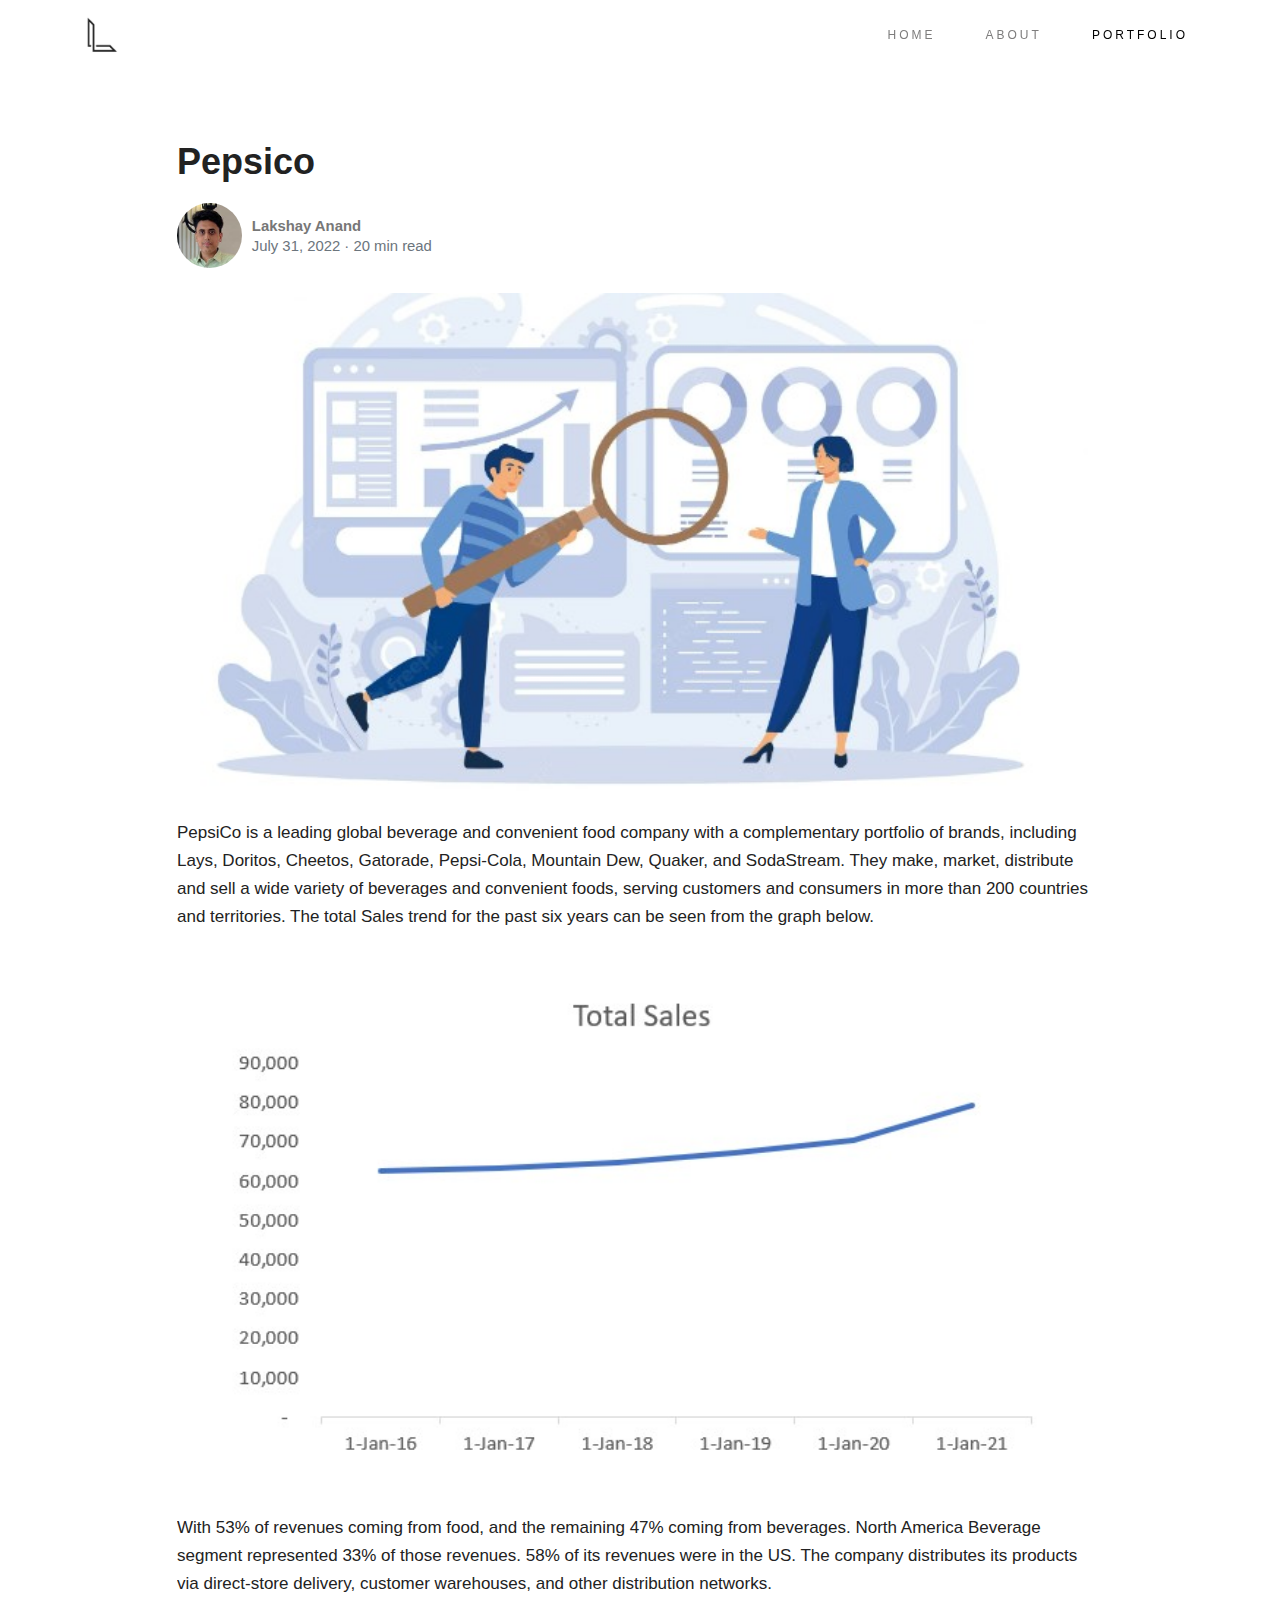
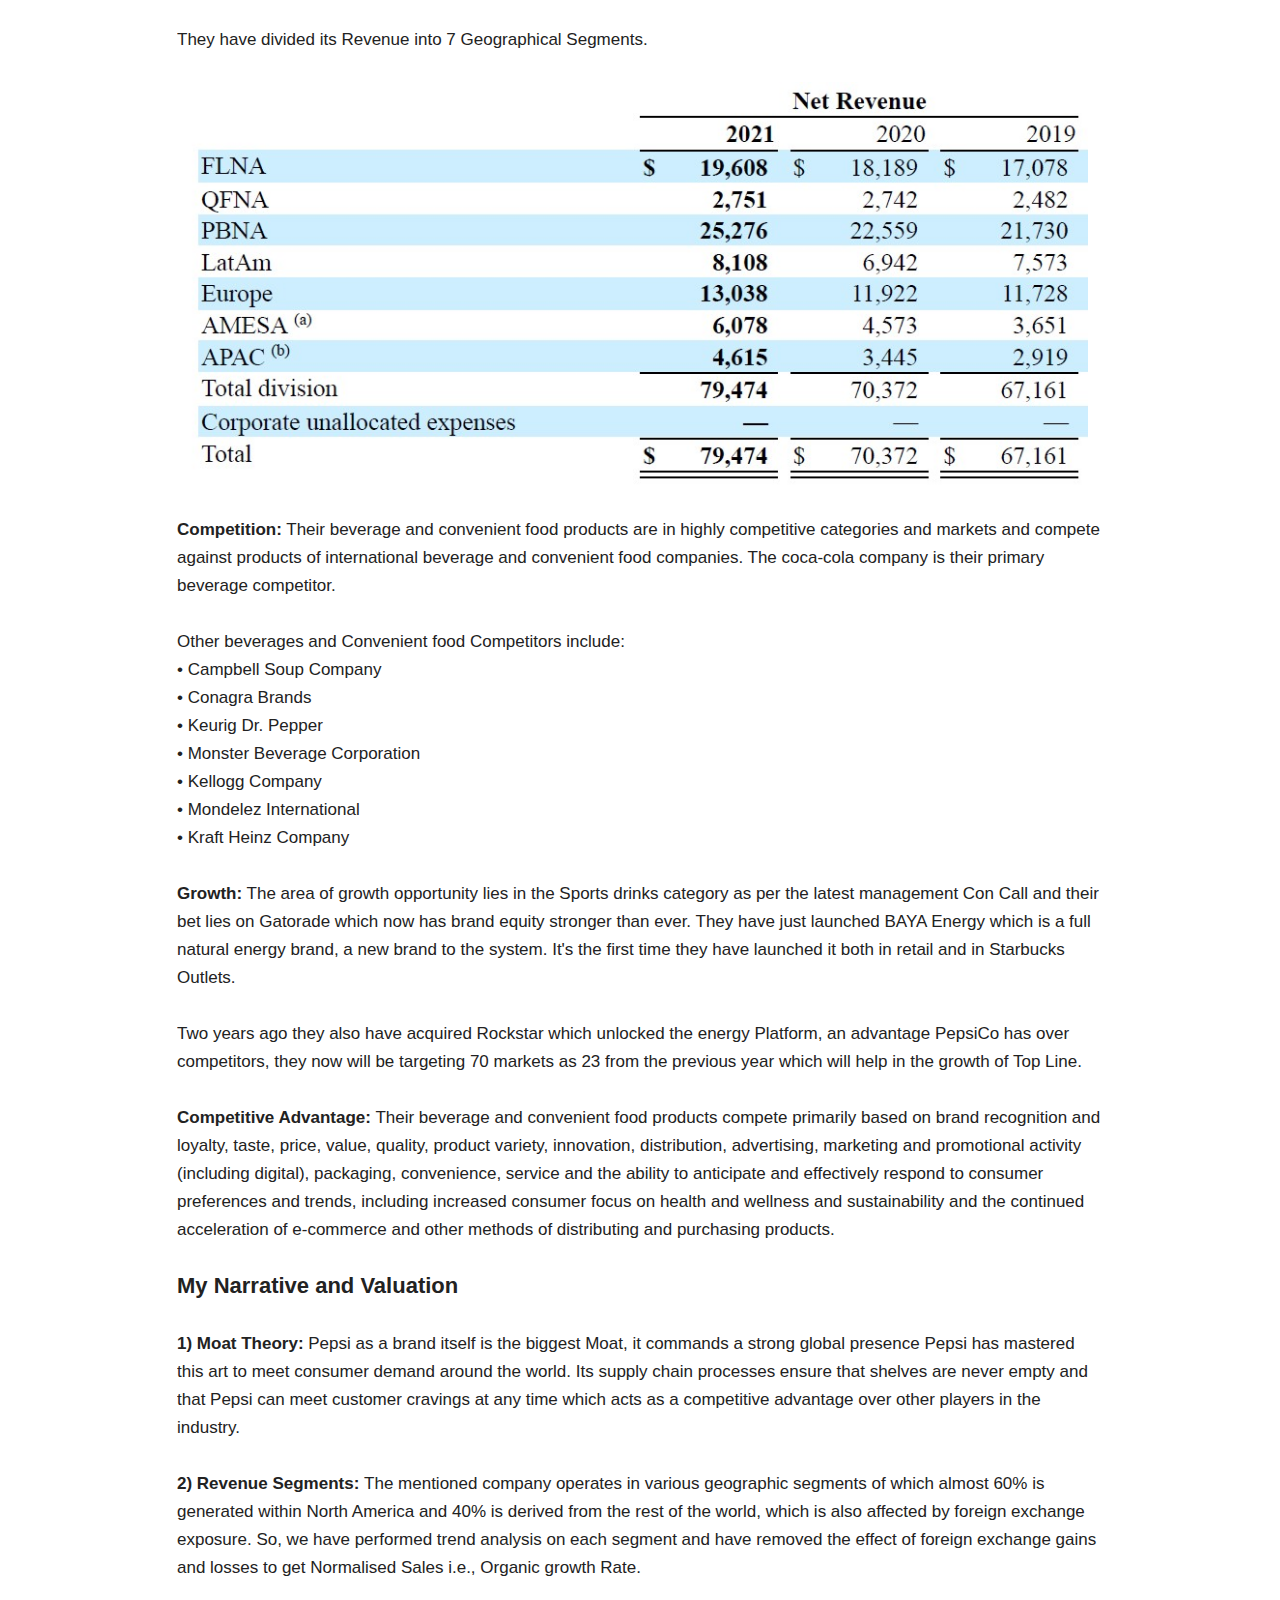
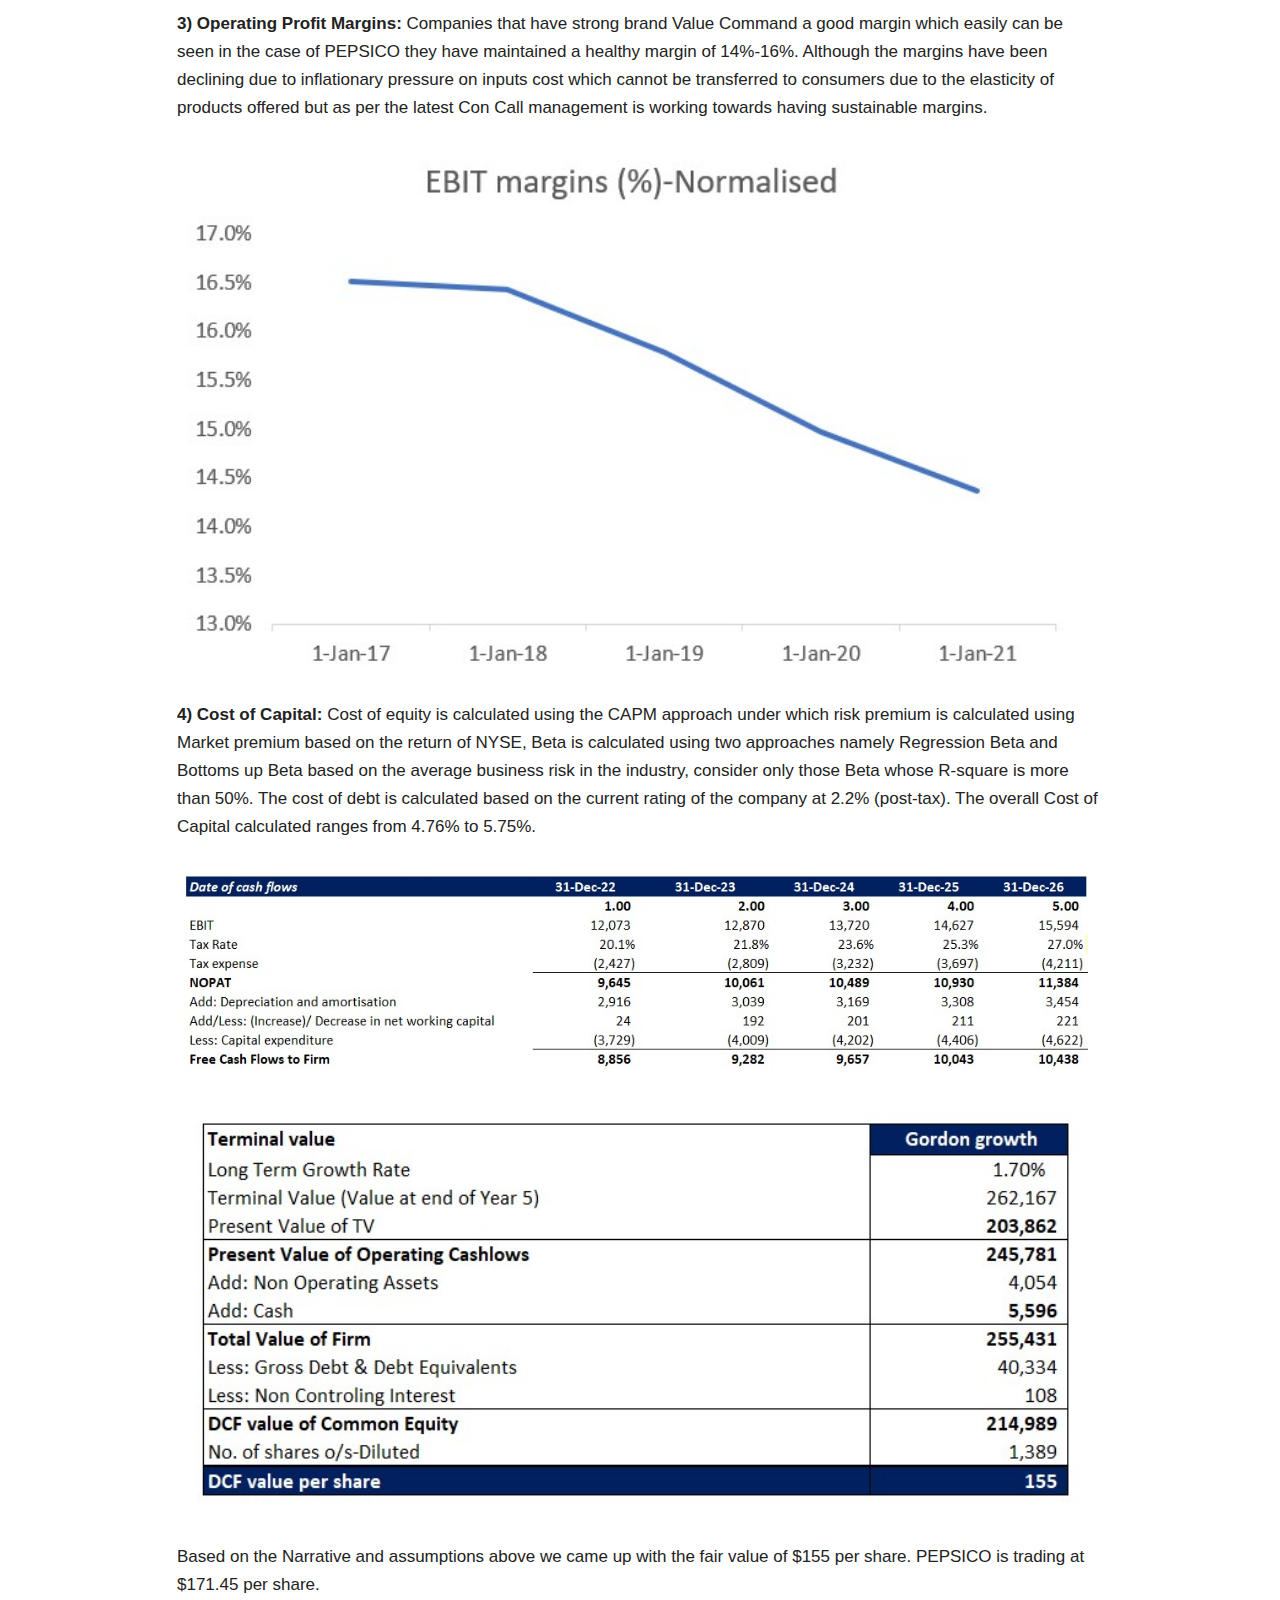
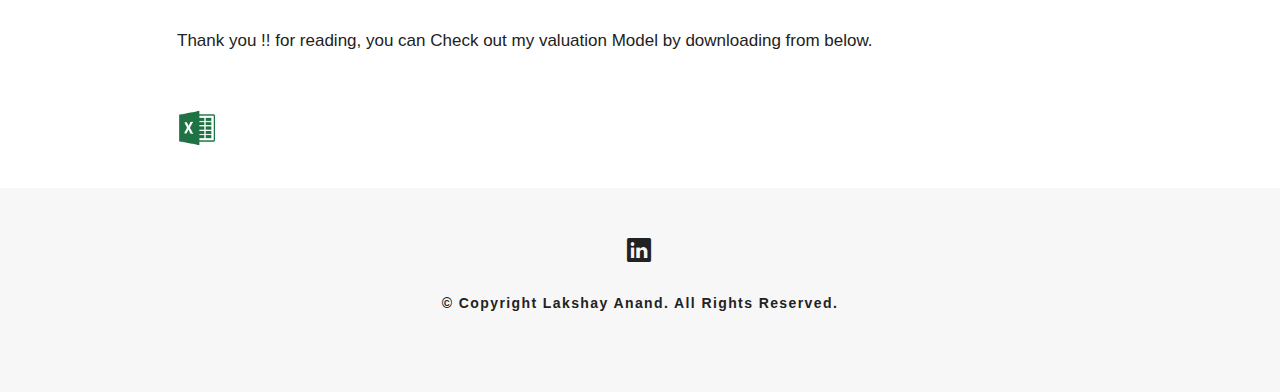
==== commit 4e309d52: "Update pepsico.html" ====
--- a/pepsico.html
+++ b/pepsico.html
@@ -138,14 +138,12 @@
       <div class="socials-media text-center">
 
         <ul class="list-unstyled">
-          <li><a href="https://twitter.com/vanshsharma1208"><i class="bi bi-twitter"></i></a></li>
-          <li><a href="https://medium.com/@vanshsharma813"><i class="bi bi-medium"></i></a></li>
-          <li><a href="https://www.linkedin.com/in/vansh1208/"><i class="bi bi-linkedin"></i></a></li>
+          <li><a href="https://www.linkedin.com/in/lakshayanand17/"><i class="bi bi-linkedin"></i></a></li>
         </ul>
 
       </div>
 
-      <p>&copy; Copyright Vansh Sharma. All Rights Reserved.</p>
+      <p>&copy; Copyright Lakshay Anand. All Rights Reserved.</p>
     </div>
   </div><!-- End Footer -->
 
@@ -164,4 +162,4 @@
 
 </body>
 
-</html>+</html>
